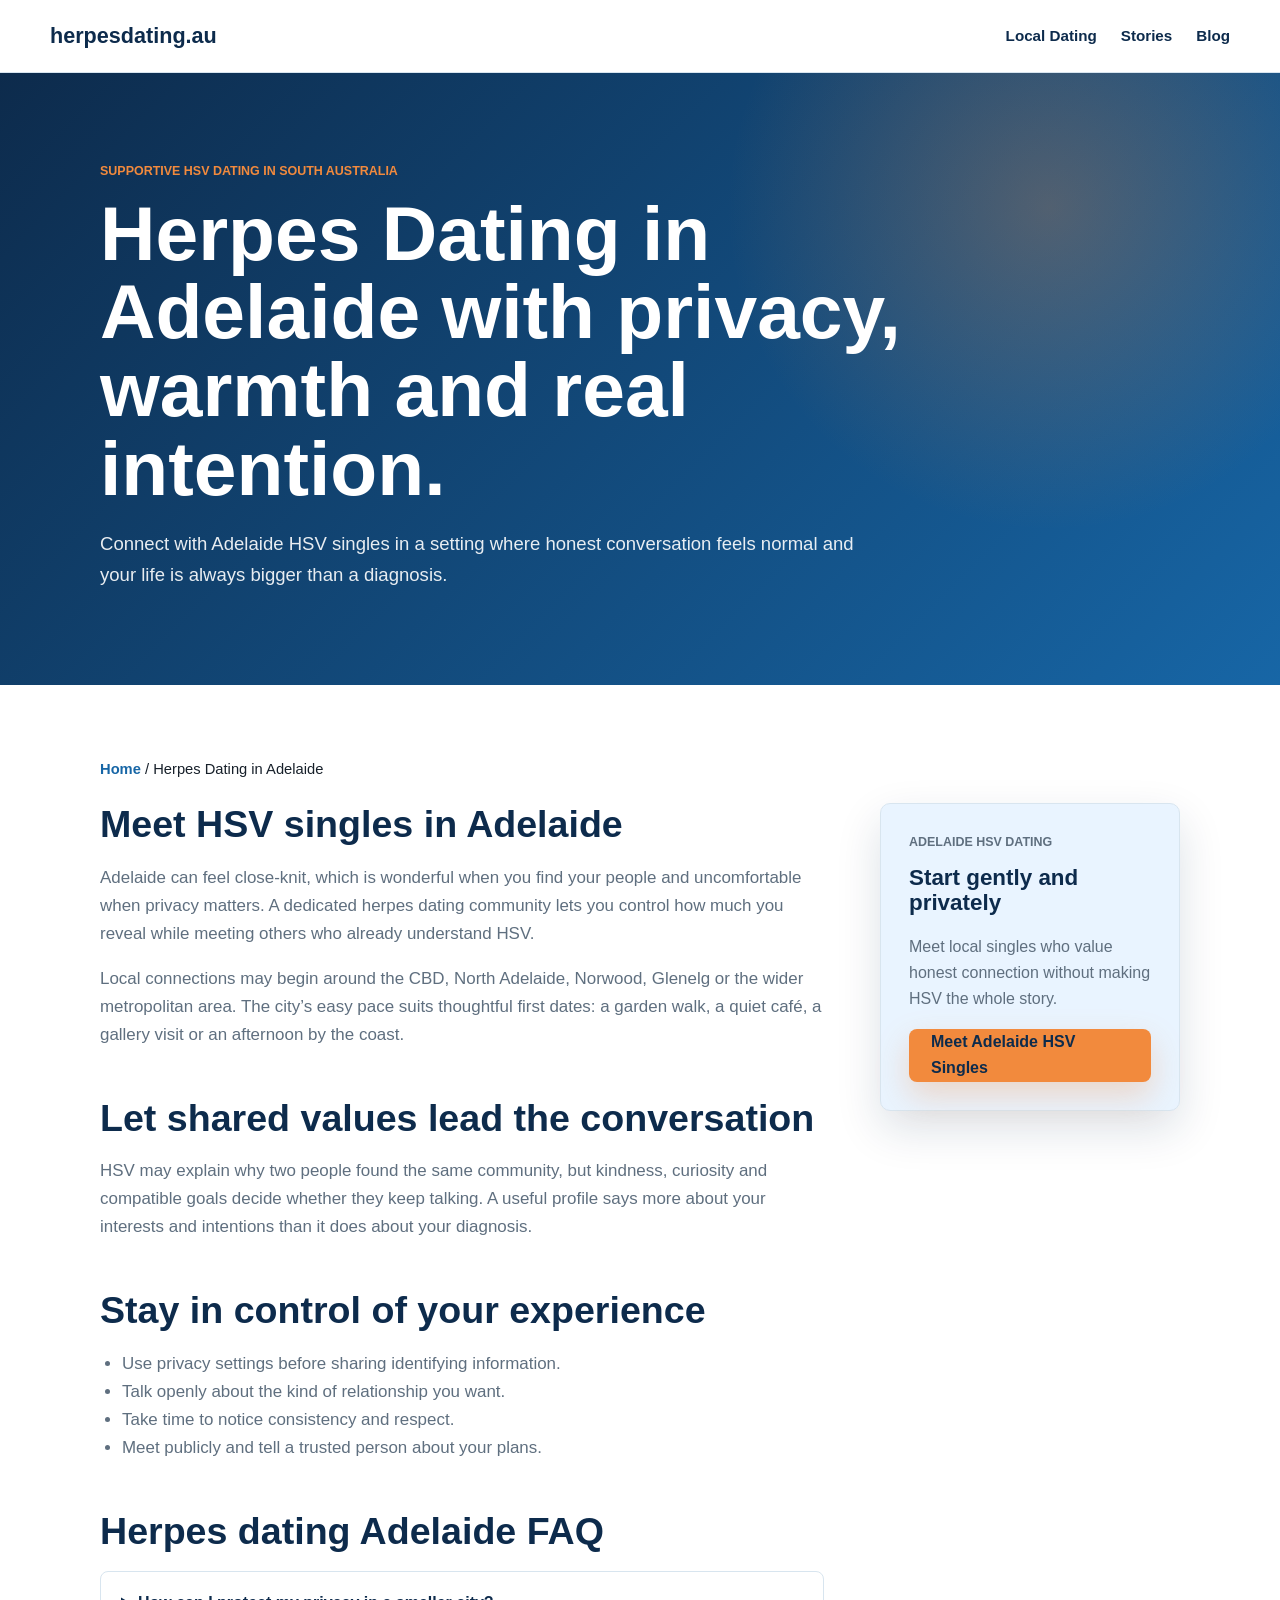
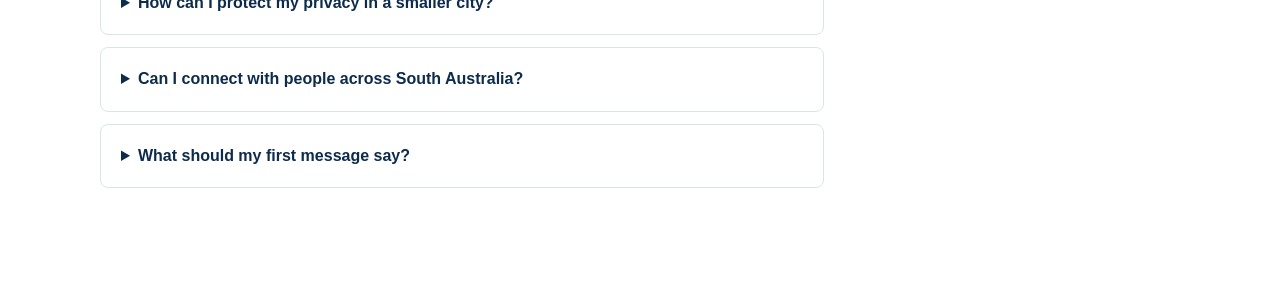
==== adelaide-herpes-dating/index.html @ a53c749c "Add 8 city landing pages and homepage links" ====
<!doctype html>
<html lang="en-AU"><head><meta charset="utf-8"><meta name="viewport" content="width=device-width,initial-scale=1">
<title>Herpes Dating Adelaide | Meet Local HSV Singles</title><meta name="description" content="Try supportive herpes dating in Adelaide. Meet local HSV singles who value privacy, kindness and honest relationships."><meta name="keywords" content="herpes dating Adelaide, HSV dating Adelaide, Adelaide HSV singles, herpes dating site Adelaide, meet people with herpes Adelaide"><link rel="canonical" href="https://herpesdating.au/adelaide-herpes-dating/"><link rel="stylesheet" href="../styles.css"><link rel="stylesheet" href="../city-pages.css"></head>
<body><header class="site-header"><nav class="nav"><a class="brand" href="../">herpesdating.au</a><div class="nav-links"><a href="../#cities">Local Dating</a><a href="../#stories">Stories</a><a href="../blog/">Blog</a></div></nav></header><main>
<section class="city-hero"><div class="city-hero-inner"><p class="eyebrow">Supportive HSV dating in South Australia</p><h1>Herpes Dating in Adelaide with privacy, warmth and real intention.</h1><p class="city-lede">Connect with Adelaide HSV singles in a setting where honest conversation feels normal and your life is always bigger than a diagnosis.</p></div></section>
<div class="city-content"><nav class="city-breadcrumbs"><a href="../">Home</a> / Herpes Dating in Adelaide</nav><div class="city-layout"><article class="city-copy"><h2>Meet HSV singles in Adelaide</h2><p>Adelaide can feel close-knit, which is wonderful when you find your people and uncomfortable when privacy matters. A dedicated herpes dating community lets you control how much you reveal while meeting others who already understand HSV.</p><p>Local connections may begin around the CBD, North Adelaide, Norwood, Glenelg or the wider metropolitan area. The city’s easy pace suits thoughtful first dates: a garden walk, a quiet café, a gallery visit or an afternoon by the coast.</p><h2>Let shared values lead the conversation</h2><p>HSV may explain why two people found the same community, but kindness, curiosity and compatible goals decide whether they keep talking. A useful profile says more about your interests and intentions than it does about your diagnosis.</p><h2>Stay in control of your experience</h2><ul><li>Use privacy settings before sharing identifying information.</li><li>Talk openly about the kind of relationship you want.</li><li>Take time to notice consistency and respect.</li><li>Meet publicly and tell a trusted person about your plans.</li></ul><h2>Herpes dating Adelaide FAQ</h2><div class="city-faq"><details><summary>How can I protect my privacy in a smaller city?</summary><p>Limit identifying details at first, use private messages and share contact information only when trust has developed.</p></details><details><summary>Can I connect with people across South Australia?</summary><p>Yes. Adelaide is the local focus, while nearby and regional connections may also be possible depending on distance preferences.</p></details><details><summary>What should my first message say?</summary><p>Respond to something specific in the person’s profile. A natural question is often warmer than a formal introduction.</p></details></div></article><aside class="city-panel"><p class="eyebrow">Adelaide HSV dating</p><h2>Start gently and privately</h2><p>Meet local singles who value honest connection without making HSV the whole story.</p><a class="btn btn-primary" href="https://www.positivesingles.com/?tid=af100015531_KBK99">Meet Adelaide HSV Singles</a></aside></div></div></main></body></html>
---- styles.css ----
:root {
  --blue-900: #0d2b4c;
  --blue-700: #1766a6;
  --blue-100: #e9f4ff;
  --orange-500: #f28a3d;
  --orange-100: #fff0e4;
  --ink: #17202a;
  --muted: #5f6f7f;
  --line: #d8e5ef;
  --white: #ffffff;
  --shadow: 0 18px 45px rgba(13, 43, 76, 0.14);
}

* {
  box-sizing: border-box;
}

html {
  scroll-behavior: smooth;
}

body {
  margin: 0;
  font-family: Arial, Helvetica, sans-serif;
  color: var(--ink);
  background: var(--white);
  line-height: 1.65;
}

a {
  color: inherit;
  text-decoration: none;
}

img {
  display: block;
  width: 100%;
  height: auto;
}

.site-header {
  position: sticky;
  top: 0;
  z-index: 20;
  background: rgba(255, 255, 255, 0.95);
  border-bottom: 1px solid var(--line);
  backdrop-filter: blur(16px);
}

.nav {
  width: min(1180px, calc(100% - 32px));
  min-height: 72px;
  margin: 0 auto;
  display: flex;
  align-items: center;
  justify-content: space-between;
  gap: 20px;
}

.brand {
  font-size: 1.35rem;
  font-weight: 800;
  color: var(--blue-900);
  letter-spacing: 0;
}

.nav-links {
  display: flex;
  align-items: center;
  gap: 24px;
  color: var(--blue-900);
  font-weight: 700;
  font-size: 0.95rem;
}

.nav-links a:hover,
.footer a:hover {
  color: var(--orange-500);
}

.hero {
  position: relative;
  min-height: calc(100vh - 72px);
  display: grid;
  align-items: center;
  overflow: hidden;
  color: var(--white);
}

.hero-media {
  position: absolute;
  inset: 0;
  background-image: url("https://images.unsplash.com/photo-1516589178581-6cd7833ae3b2?auto=format&fit=crop&w=1800&q=82");
  background-size: cover;
  background-position: center;
  transform: scale(1.02);
}

.hero-overlay {
  position: absolute;
  inset: 0;
  background: linear-gradient(90deg, rgba(13, 43, 76, 0.9) 0%, rgba(13, 43, 76, 0.72) 42%, rgba(13, 43, 76, 0.2) 100%);
}

.hero-content {
  position: relative;
  width: min(1180px, calc(100% - 32px));
  margin: 0 auto;
  padding: 88px 0 112px;
  max-width: 760px;
  justify-self: center;
}

.eyebrow {
  margin: 0 0 12px;
  color: var(--orange-500);
  font-size: 0.78rem;
  font-weight: 800;
  letter-spacing: 0;
  text-transform: uppercase;
}

h1,
h2,
h3,
p {
  margin-top: 0;
}

h1 {
  max-width: 820px;
  margin-bottom: 22px;
  font-size: clamp(2.45rem, 6vw, 5.4rem);
  line-height: 1.02;
  letter-spacing: 0;
}

h2 {
  margin-bottom: 18px;
  color: var(--blue-900);
  font-size: clamp(1.75rem, 3.2vw, 3rem);
  line-height: 1.14;
  letter-spacing: 0;
}

h3 {
  margin-bottom: 10px;
  color: var(--blue-900);
  font-size: 1.18rem;
  line-height: 1.25;
}

.hero-copy {
  max-width: 690px;
  margin-bottom: 28px;
  color: rgba(255, 255, 255, 0.92);
  font-size: 1.12rem;
}

.hero-actions,
.btn {
  display: inline-flex;
  align-items: center;
}

.hero-actions {
  flex-wrap: wrap;
  gap: 14px;
}

.btn {
  min-height: 48px;
  justify-content: center;
  padding: 0 22px;
  border-radius: 8px;
  font-weight: 800;
  transition: transform 0.2s ease, box-shadow 0.2s ease, background 0.2s ease;
}

.btn:hover {
  transform: translateY(-2px);
}

.btn-primary {
  color: var(--blue-900);
  background: var(--orange-500);
  box-shadow: 0 14px 32px rgba(242, 138, 61, 0.28);
}

.btn-secondary {
  color: var(--white);
  border: 1px solid rgba(255, 255, 255, 0.72);
}

.section-pad {
  padding: 92px 0;
}

.section-inner {
  width: min(1180px, calc(100% - 32px));
  margin: 0 auto;
}

.split,
.media-split {
  display: grid;
  grid-template-columns: minmax(0, 0.9fr) minmax(0, 1.1fr);
  gap: 56px;
  align-items: center;
}

.copy-stack p,
.community p,
.cta p {
  color: var(--muted);
  font-size: 1.04rem;
}

.features {
  background: var(--blue-100);
}

.section-head {
  max-width: 760px;
  margin-bottom: 38px;
}

.feature-grid,
.story-grid {
  display: grid;
  grid-template-columns: repeat(4, minmax(0, 1fr));
  gap: 18px;
}

.feature-card,
.story-card {
  border: 1px solid var(--line);
  border-radius: 8px;
  background: var(--white);
  box-shadow: var(--shadow);
}

.feature-card {
  min-height: 265px;
  padding: 28px;
}

.feature-card span {
  display: block;
  margin-bottom: 24px;
  color: var(--orange-500);
  font-weight: 800;
}

.feature-card p,
.story-card p {
  margin-bottom: 0;
  color: var(--muted);
}

.media-split img {
  aspect-ratio: 4 / 3;
  object-fit: cover;
  border-radius: 8px;
  box-shadow: var(--shadow);
}

.member-overview {
  position: relative;
  overflow: hidden;
  background:
    linear-gradient(180deg, rgba(255, 255, 255, 0.96) 0%, rgba(232, 244, 255, 0.98) 12%, rgba(233, 244, 255, 0.98) 88%, rgba(255, 255, 255, 0.96) 100%);
  padding: 76px 0 82px;
}

.community-snapshot {
  width: 100%;
  max-width: 1320px;
  margin: 0 auto;
  border-radius: 12px;
  box-shadow: 0 24px 62px rgba(13, 43, 76, 0.12);
}

.member-overview::before,
.member-overview::after {
  content: "";
  position: absolute;
  width: 110px;
  height: 110px;
  border-radius: 50%;
  background-image: radial-gradient(rgba(23, 102, 166, 0.28) 2px, transparent 2px);
  background-size: 16px 16px;
  opacity: 0.55;
  pointer-events: none;
}

.member-overview::before {
  left: 5%;
  bottom: 16%;
}

.member-overview::after {
  right: 5%;
  top: 20%;
}

.overview-head {
  position: relative;
  z-index: 1;
  max-width: 900px;
  margin: 0 auto 28px;
  text-align: center;
}

.overview-head h2 {
  margin-bottom: 10px;
  color: #061d49;
  font-size: clamp(3rem, 6vw, 5rem);
  line-height: 1.02;
}

.overview-head p:last-child {
  max-width: 660px;
  margin: 0 auto;
  color: #31425e;
  font-size: 1.12rem;
  line-height: 1.55;
}

.member-collage {
  position: relative;
  z-index: 1;
  display: grid;
  grid-template-columns: repeat(12, minmax(0, 1fr));
  grid-auto-rows: 100px;
  gap: 12px;
  align-items: center;
  margin-top: 34px;
}

.member-card {
  position: relative;
  overflow: hidden;
  border: 5px solid var(--white);
  border-radius: 10px;
  background: var(--blue-100);
  box-shadow: 0 22px 48px rgba(13, 43, 76, 0.14);
}

.member-card img {
  height: 100%;
  object-fit: cover;
}

.member-card-a {
  grid-column: 1 / span 3;
  grid-row: 1 / span 3;
  transform: rotate(-6deg) translateY(12px);
}

.member-card-b {
  grid-column: 4 / span 3;
  grid-row: 1 / span 3;
  transform: rotate(3deg) translateY(28px);
}

.member-card-c {
  grid-column: 7 / span 3;
  grid-row: 1 / span 3;
  transform: rotate(-2deg) translateY(10px);
}

.member-card-d {
  grid-column: 10 / span 3;
  grid-row: 1 / span 4;
  transform: rotate(6deg) translateY(18px);
}

.member-card-e {
  grid-column: 3 / span 3;
  grid-row: 4 / span 3;
  transform: translateY(-24px);
}

.member-card-f {
  grid-column: 6 / span 3;
  grid-row: 4 / span 3;
  transform: rotate(2deg) translateY(-24px);
}

.member-card-g {
  grid-column: 9 / span 3;
  grid-row: 4 / span 3;
  transform: rotate(-2deg) translateY(-24px);
}

.member-tag {
  position: absolute;
  left: 16px;
  bottom: 16px;
  min-width: 142px;
  padding: 11px 36px 11px 14px;
  border-radius: 8px;
  background: rgba(255, 255, 255, 0.94);
  box-shadow: 0 10px 24px rgba(13, 43, 76, 0.12);
}

.member-tag::after {
  content: "";
  position: absolute;
  top: 15px;
  right: 12px;
  width: 9px;
  height: 9px;
  border-radius: 50%;
  background: #6fb47b;
}

.member-tag strong,
.member-tag span {
  display: block;
  line-height: 1.25;
}

.member-tag strong {
  color: #061d49;
  font-size: 0.92rem;
}

.member-tag span {
  margin-top: 3px;
  color: #46566c;
  font-size: 0.86rem;
}

.overview-stats {
  position: relative;
  z-index: 1;
  display: grid;
  grid-template-columns: repeat(4, minmax(0, 1fr));
  gap: 0;
  margin: 48px auto 0;
  padding: 24px 22px;
  border: 1px solid rgba(216, 229, 239, 0.74);
  border-radius: 12px;
  background: rgba(255, 255, 255, 0.94);
  box-shadow: 0 20px 55px rgba(13, 43, 76, 0.12);
}

.overview-stats div {
  min-height: 118px;
  display: grid;
  place-items: center;
  align-content: center;
  padding: 12px 24px;
  text-align: center;
  border-right: 1px solid var(--line);
}

.overview-stats div:last-child {
  border-right: 0;
}

.overview-stats svg {
  width: 48px;
  height: 48px;
  margin-bottom: 14px;
  fill: none;
  stroke: var(--orange-500);
  stroke-width: 2.4;
  stroke-linecap: round;
  stroke-linejoin: round;
}

.overview-stats span {
  color: #061d49;
  font-size: 1.28rem;
  font-weight: 800;
  line-height: 1.1;
}

.overview-stats strong {
  display: block;
  margin-top: 10px;
  color: #40506a;
  font-size: 0.98rem;
  font-weight: 500;
  line-height: 1.35;
}

.story-grid {
  grid-template-columns: repeat(3, minmax(0, 1fr));
}

.story-card {
  overflow: hidden;
}

.story-card-link {
  display: block;
  height: 100%;
  color: inherit;
  text-decoration: none;
  cursor: pointer;
}

.story-card-link:focus-visible {
  outline: 3px solid var(--orange-500);
  outline-offset: -3px;
}

.story-card:hover,
.story-card:focus-within {
  transform: translateY(-3px);
  box-shadow: 0 22px 52px rgba(13, 43, 76, 0.18);
}

.story-card img {
  aspect-ratio: 16 / 10;
  object-fit: cover;
}

.story-card h3,
.story-card p {
  padding-inline: 22px;
}

.story-card h3 {
  padding-top: 22px;
}

.story-card p {
  padding-bottom: 24px;
}

.local {
  background: var(--orange-100);
}

.city-links {
  display: grid;
  grid-template-columns: repeat(4, minmax(0, 1fr));
  gap: 12px;
}

.city-links a {
  min-height: 58px;
  display: flex;
  align-items: center;
  padding: 12px 16px;
  border: 1px solid rgba(242, 138, 61, 0.32);
  border-radius: 8px;
  background: var(--white);
  color: var(--blue-900);
  font-weight: 800;
}

.city-links a:hover {
  border-color: var(--orange-500);
}

.cta {
  padding: 86px 0;
  color: var(--white);
  background: linear-gradient(135deg, var(--blue-900), var(--blue-700));
}

.cta-inner {
  max-width: 780px;
  text-align: center;
}

.cta h2,
.cta p {
  color: var(--white);
}

.cta .btn {
  margin-top: 14px;
}

.footer {
  padding: 54px 0;
  background: #071b30;
  color: rgba(255, 255, 255, 0.78);
}

.footer-inner {
  width: min(1180px, calc(100% - 32px));
  margin: 0 auto;
  display: grid;
  grid-template-columns: 1.4fr 0.8fr 1fr 0.7fr;
  gap: 36px;
}

.footer-brand,
.footer h2 {
  color: var(--white);
}

.footer h2 {
  margin-bottom: 12px;
  font-size: 1rem;
}

.footer a {
  display: block;
  margin: 8px 0;
}

.footer p {
  max-width: 330px;
  margin-bottom: 0;
}

@media (max-width: 980px) {
  .feature-grid,
  .city-links,
  .overview-stats {
    grid-template-columns: repeat(2, minmax(0, 1fr));
  }

  .split,
  .media-split,
  .footer-inner {
    grid-template-columns: 1fr;
  }

  .story-grid {
    grid-template-columns: 1fr;
  }

  .member-collage {
    grid-template-columns: repeat(2, minmax(0, 1fr));
    grid-auto-rows: auto;
  }

  .member-overview {
    padding: 64px 0;
  }

  .member-card {
    min-height: 260px;
    transform: none;
  }

  .member-card-a,
  .member-card-b,
  .member-card-c,
  .member-card-d,
  .member-card-e,
  .member-card-f,
  .member-card-g {
    grid-column: auto;
    grid-row: auto;
  }

  .overview-stats div:nth-child(2) {
    border-right: 0;
  }

  .overview-stats div:nth-child(1),
  .overview-stats div:nth-child(2) {
    border-bottom: 1px solid var(--line);
  }
}

@media (max-width: 680px) {
  .nav {
    min-height: 66px;
    align-items: flex-start;
    flex-direction: column;
    justify-content: center;
    padding: 12px 0;
    gap: 8px;
  }

  .nav-links {
    width: 100%;
    justify-content: space-between;
    gap: 12px;
    font-size: 0.9rem;
  }

  .hero {
    min-height: 740px;
  }

  .hero-overlay {
    background: rgba(13, 43, 76, 0.78);
  }

  .hero-content {
    padding: 76px 0 88px;
  }

  h1 {
    font-size: 2.45rem;
  }

  .hero-copy {
    font-size: 1rem;
  }

  .btn,
  .hero-actions {
    width: 100%;
  }

  .section-pad {
    padding: 64px 0;
  }

  .member-overview {
    padding: 48px 0;
    background:
      linear-gradient(180deg, #ffffff 0%, #edf7ff 14%, #eef7ff 86%, #ffffff 100%);
  }

  .member-overview .section-inner {
    width: calc(100% - 14px);
  }

  .community-snapshot-desktop {
    display: block;
    width: 100%;
    border-radius: 8px;
    box-shadow: 0 14px 30px rgba(13, 43, 76, 0.1);
  }

  .feature-grid,
  .city-links,
  .member-collage,
  .overview-stats {
    grid-template-columns: 1fr;
  }

  .feature-card {
    min-height: auto;
  }

  .overview-head {
    text-align: left;
  }

  .overview-head h2 {
    font-size: 2.2rem;
  }

  .member-card {
    min-height: 245px;
  }

  .member-tag {
    left: 12px;
    right: 12px;
    min-width: 0;
  }

  .overview-stats {
    padding: 12px;
  }

  .overview-stats div,
  .overview-stats div:nth-child(2) {
    border-right: 0;
    border-bottom: 1px solid var(--line);
  }

  .overview-stats div:last-child {
    border-bottom: 0;
  }
}
---- city-pages.css ----
.city-hero {
  padding: 88px 0 76px;
  color: var(--white);
  background:
    radial-gradient(circle at 82% 22%, rgba(242, 138, 61, 0.28), transparent 28%),
    linear-gradient(135deg, var(--blue-900), var(--blue-700));
}

.city-hero-inner,
.city-content {
  width: min(1080px, calc(100% - 32px));
  margin: 0 auto;
}

.city-hero h1 {
  max-width: 900px;
  font-size: clamp(2.6rem, 6vw, 5rem);
}

.city-hero .city-lede {
  max-width: 760px;
  color: rgba(255, 255, 255, 0.9);
  font-size: 1.16rem;
}

.city-content {
  padding: 72px 0 92px;
}

.city-layout {
  display: grid;
  grid-template-columns: minmax(0, 1fr) 300px;
  gap: 56px;
  align-items: start;
}

.city-copy p,
.city-copy li {
  color: var(--muted);
  font-size: 1.06rem;
}

.city-copy h2 {
  margin-top: 48px;
  font-size: clamp(1.65rem, 3vw, 2.35rem);
}

.city-copy h2:first-child {
  margin-top: 0;
}

.city-copy ul {
  padding-left: 22px;
}

.city-panel {
  position: sticky;
  top: 96px;
  padding: 28px;
  border: 1px solid var(--line);
  border-radius: 10px;
  background: var(--blue-100);
  box-shadow: var(--shadow);
}

.city-panel h2 {
  font-size: 1.4rem;
}

.city-panel p {
  color: var(--muted);
}

.city-panel .btn {
  width: 100%;
}

.city-faq details {
  margin-bottom: 12px;
  padding: 18px 20px;
  border: 1px solid var(--line);
  border-radius: 8px;
  background: var(--white);
}

.city-faq summary {
  color: var(--blue-900);
  font-weight: 800;
  cursor: pointer;
}

.city-faq details p {
  margin: 12px 0 0;
}

.city-breadcrumbs {
  margin-bottom: 22px;
  font-size: 0.92rem;
}

.city-breadcrumbs a {
  color: var(--blue-700);
  font-weight: 700;
}

@media (max-width: 820px) {
  .city-layout {
    grid-template-columns: 1fr;
  }

  .city-panel {
    position: static;
  }
}

@media (max-width: 680px) {
  .city-hero {
    padding: 62px 0 54px;
  }

  .city-content {
    padding: 52px 0 68px;
  }
}
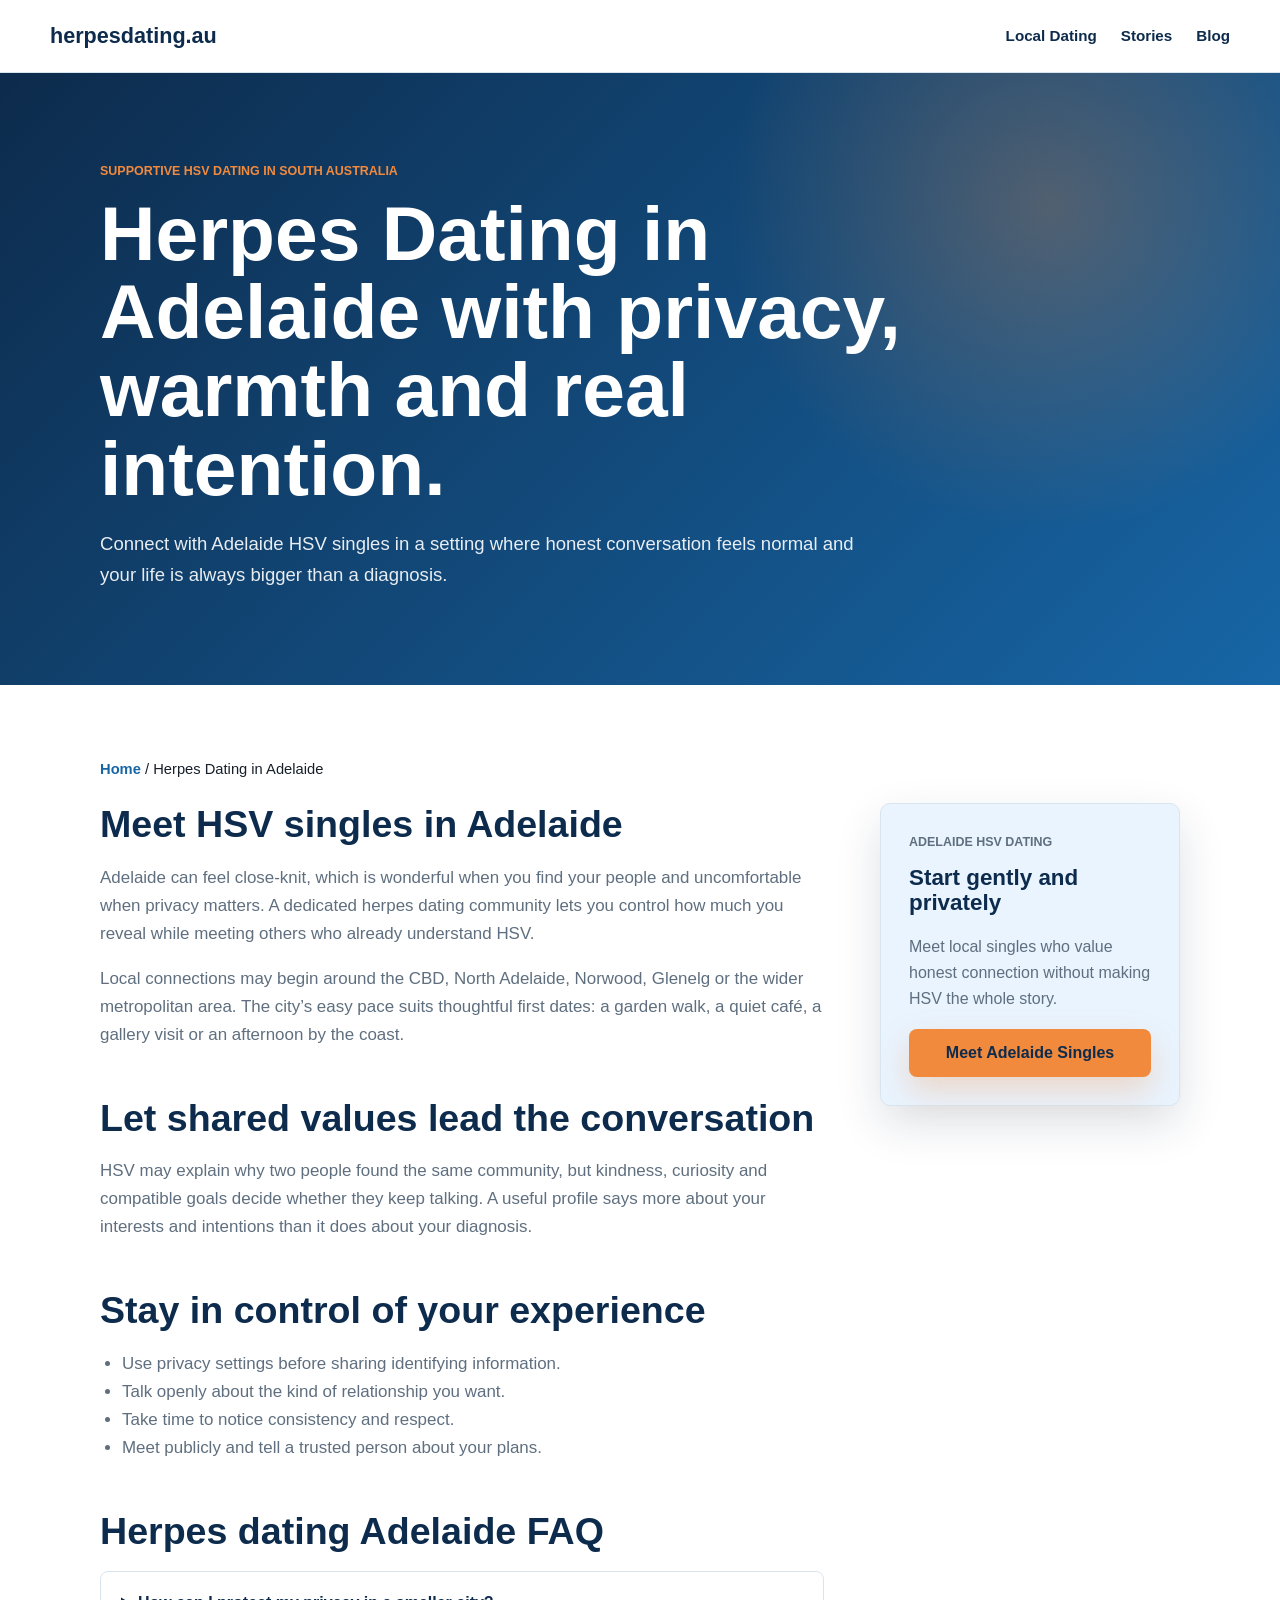
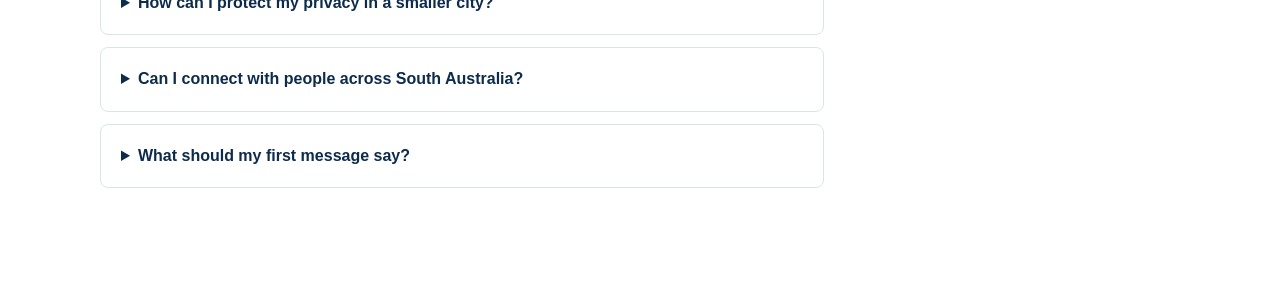
==== commit 9c2155b4: "Remove HSV from city landing page CTA buttons" ====
--- a/adelaide-herpes-dating/index.html
+++ b/adelaide-herpes-dating/index.html
@@ -3,4 +3,4 @@
 <title>Herpes Dating Adelaide | Meet Local HSV Singles</title><meta name="description" content="Try supportive herpes dating in Adelaide. Meet local HSV singles who value privacy, kindness and honest relationships."><meta name="keywords" content="herpes dating Adelaide, HSV dating Adelaide, Adelaide HSV singles, herpes dating site Adelaide, meet people with herpes Adelaide"><link rel="canonical" href="https://herpesdating.au/adelaide-herpes-dating/"><link rel="stylesheet" href="../styles.css"><link rel="stylesheet" href="../city-pages.css"></head>
 <body><header class="site-header"><nav class="nav"><a class="brand" href="../">herpesdating.au</a><div class="nav-links"><a href="../#cities">Local Dating</a><a href="../#stories">Stories</a><a href="../blog/">Blog</a></div></nav></header><main>
 <section class="city-hero"><div class="city-hero-inner"><p class="eyebrow">Supportive HSV dating in South Australia</p><h1>Herpes Dating in Adelaide with privacy, warmth and real intention.</h1><p class="city-lede">Connect with Adelaide HSV singles in a setting where honest conversation feels normal and your life is always bigger than a diagnosis.</p></div></section>
-<div class="city-content"><nav class="city-breadcrumbs"><a href="../">Home</a> / Herpes Dating in Adelaide</nav><div class="city-layout"><article class="city-copy"><h2>Meet HSV singles in Adelaide</h2><p>Adelaide can feel close-knit, which is wonderful when you find your people and uncomfortable when privacy matters. A dedicated herpes dating community lets you control how much you reveal while meeting others who already understand HSV.</p><p>Local connections may begin around the CBD, North Adelaide, Norwood, Glenelg or the wider metropolitan area. The city’s easy pace suits thoughtful first dates: a garden walk, a quiet café, a gallery visit or an afternoon by the coast.</p><h2>Let shared values lead the conversation</h2><p>HSV may explain why two people found the same community, but kindness, curiosity and compatible goals decide whether they keep talking. A useful profile says more about your interests and intentions than it does about your diagnosis.</p><h2>Stay in control of your experience</h2><ul><li>Use privacy settings before sharing identifying information.</li><li>Talk openly about the kind of relationship you want.</li><li>Take time to notice consistency and respect.</li><li>Meet publicly and tell a trusted person about your plans.</li></ul><h2>Herpes dating Adelaide FAQ</h2><div class="city-faq"><details><summary>How can I protect my privacy in a smaller city?</summary><p>Limit identifying details at first, use private messages and share contact information only when trust has developed.</p></details><details><summary>Can I connect with people across South Australia?</summary><p>Yes. Adelaide is the local focus, while nearby and regional connections may also be possible depending on distance preferences.</p></details><details><summary>What should my first message say?</summary><p>Respond to something specific in the person’s profile. A natural question is often warmer than a formal introduction.</p></details></div></article><aside class="city-panel"><p class="eyebrow">Adelaide HSV dating</p><h2>Start gently and privately</h2><p>Meet local singles who value honest connection without making HSV the whole story.</p><a class="btn btn-primary" href="https://www.positivesingles.com/?tid=af100015531_KBK99">Meet Adelaide HSV Singles</a></aside></div></div></main></body></html>
+<div class="city-content"><nav class="city-breadcrumbs"><a href="../">Home</a> / Herpes Dating in Adelaide</nav><div class="city-layout"><article class="city-copy"><h2>Meet HSV singles in Adelaide</h2><p>Adelaide can feel close-knit, which is wonderful when you find your people and uncomfortable when privacy matters. A dedicated herpes dating community lets you control how much you reveal while meeting others who already understand HSV.</p><p>Local connections may begin around the CBD, North Adelaide, Norwood, Glenelg or the wider metropolitan area. The city’s easy pace suits thoughtful first dates: a garden walk, a quiet café, a gallery visit or an afternoon by the coast.</p><h2>Let shared values lead the conversation</h2><p>HSV may explain why two people found the same community, but kindness, curiosity and compatible goals decide whether they keep talking. A useful profile says more about your interests and intentions than it does about your diagnosis.</p><h2>Stay in control of your experience</h2><ul><li>Use privacy settings before sharing identifying information.</li><li>Talk openly about the kind of relationship you want.</li><li>Take time to notice consistency and respect.</li><li>Meet publicly and tell a trusted person about your plans.</li></ul><h2>Herpes dating Adelaide FAQ</h2><div class="city-faq"><details><summary>How can I protect my privacy in a smaller city?</summary><p>Limit identifying details at first, use private messages and share contact information only when trust has developed.</p></details><details><summary>Can I connect with people across South Australia?</summary><p>Yes. Adelaide is the local focus, while nearby and regional connections may also be possible depending on distance preferences.</p></details><details><summary>What should my first message say?</summary><p>Respond to something specific in the person’s profile. A natural question is often warmer than a formal introduction.</p></details></div></article><aside class="city-panel"><p class="eyebrow">Adelaide HSV dating</p><h2>Start gently and privately</h2><p>Meet local singles who value honest connection without making HSV the whole story.</p><a class="btn btn-primary" href="https://www.positivesingles.com/?tid=af100015531_KBK99">Meet Adelaide Singles</a></aside></div></div></main></body></html>
